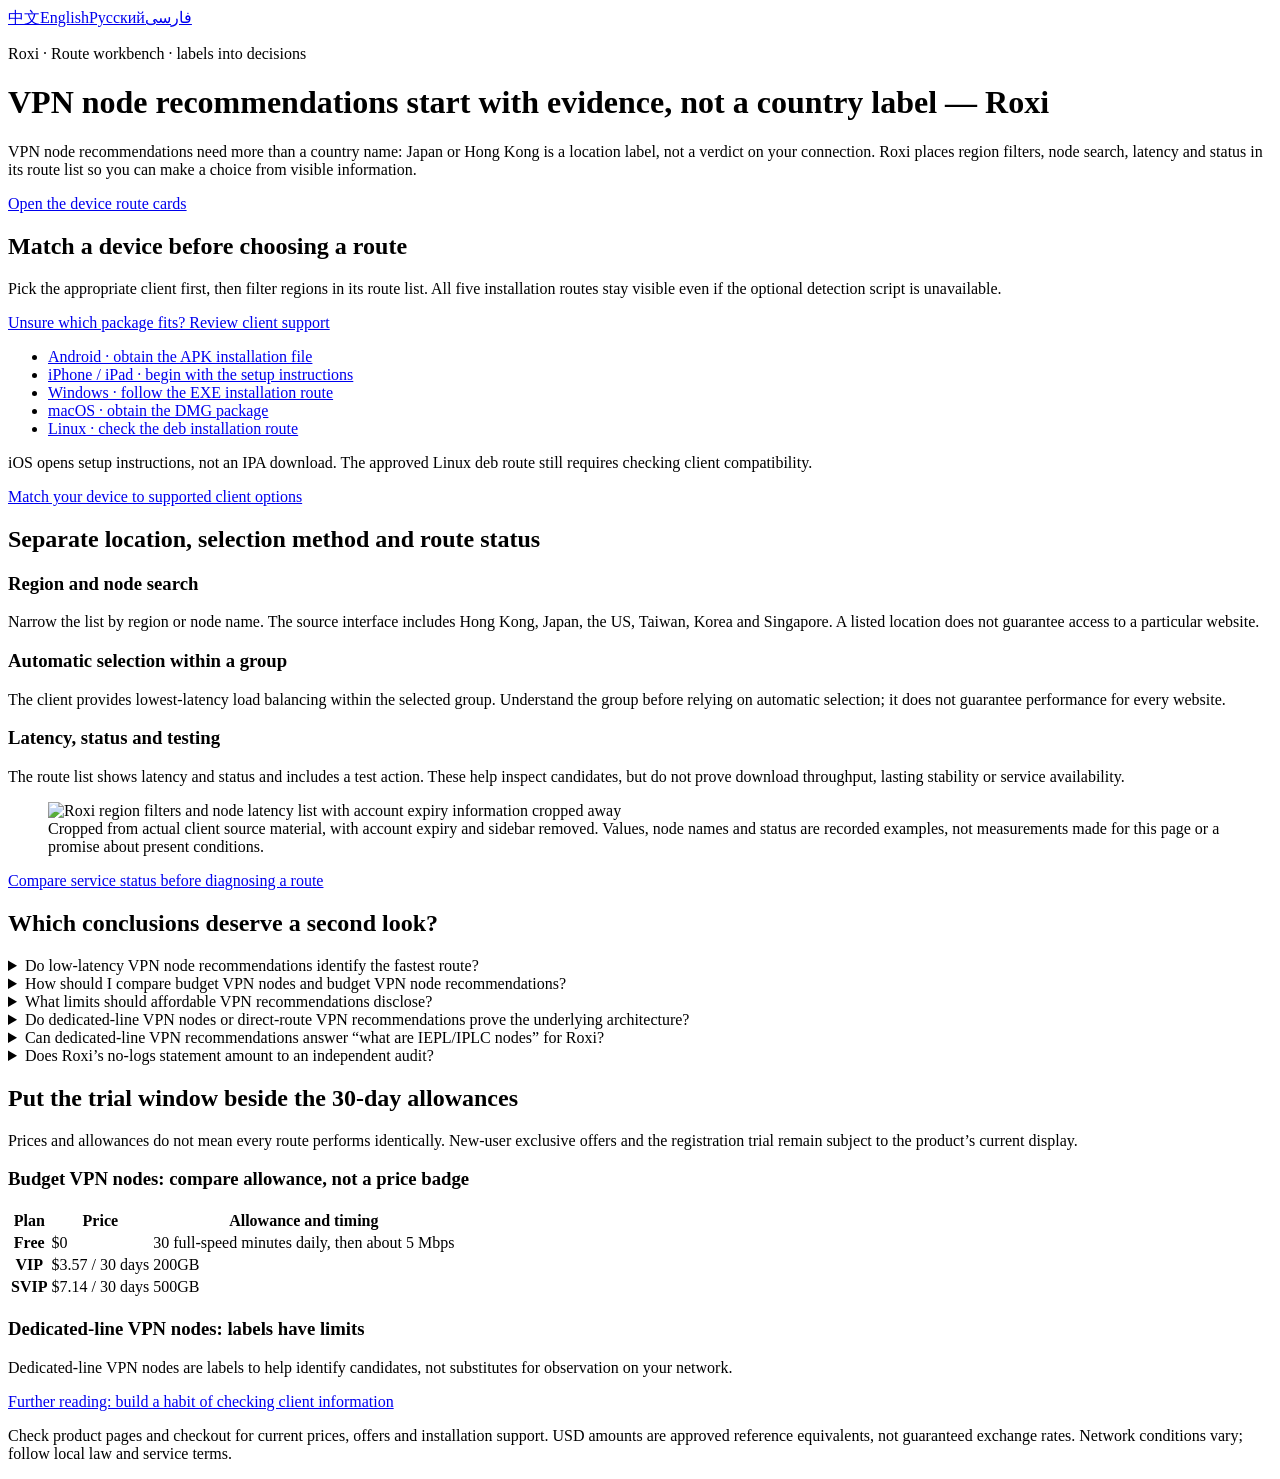
==== lolipop-region-guide/en/index.html @ 2aee352f "Add English guide page" ====
<!doctype html>
<!-- KEYWORD PLAN: {"VPN node recommendations": ["low-latency VPN node recommendations", "direct-route VPN recommendations"], "budget VPN nodes": ["budget VPN node recommendations", "affordable VPN recommendations"], "dedicated-line VPN nodes": ["dedicated-line VPN recommendations", "what are IEPL/IPLC nodes"]}; semantic clusters; no independent non-ZH search-volume data -->
<html lang="en"><head><meta charset="utf-8"><meta name="viewport" content="width=device-width,initial-scale=1"><title>VPN node recommendations start with evidence, not a country label — Roxi</title><meta name="description" content="Explore VPN node recommendations with Roxi region filters, automatic selection and route status. Compare plans and five install options, without speed claims."><meta name="robots" content="index,follow"><!-- FINAL_URL_METADATA --><link rel="stylesheet" href="../assets/site.css"><script type="application/ld+json">[{"@context": "https://schema.org", "@type": "SoftwareApplication", "name": "Roxi", "inLanguage": "en", "description": "Explore VPN node recommendations with Roxi region filters, automatic selection and route status. Compare plans and five install options, without speed claims.", "operatingSystem": "Android, iOS, Windows, macOS, Linux", "applicationCategory": "UtilitiesApplication", "offers": [{"@type": "Offer", "name": "Free", "price": "0", "priceCurrency": "CNY"}, {"@type": "Offer", "name": "VIP / 30 days / 200GB", "price": "25", "priceCurrency": "CNY"}, {"@type": "Offer", "name": "SVIP / 30 days / 500GB", "price": "50", "priceCurrency": "CNY"}]}, {"@context": "https://schema.org", "@type": "FAQPage", "inLanguage": "en", "mainEntity": [{"@type": "Question", "name": "Do low-latency VPN node recommendations identify the fastest route?", "acceptedAnswer": {"@type": "Answer", "text": "No. Latency is not the same as throughput or website response. Roxi has testing and status controls, but this page offers no measured ranking or fastest-route guarantee."}}, {"@type": "Question", "name": "How should I compare budget VPN nodes and budget VPN node recommendations?", "acceptedAnswer": {"@type": "Answer", "text": "Budget VPN nodes still need checking for allowance, compatible clients and your network conditions. Try the free experience to learn the interface rather than treating a low price as proof of reliability."}}, {"@type": "Question", "name": "What limits should affordable VPN recommendations disclose?", "acceptedAnswer": {"@type": "Answer", "text": "Roxi provides 30 full-speed minutes daily, then about 5 Mbps on Free. VIP is $3.57 for 200GB and SVIP $7.14 for 500GB per 30 days. New users have an exclusive offer and can register for a free trial."}}, {"@type": "Question", "name": "Do dedicated-line VPN nodes or direct-route VPN recommendations prove the underlying architecture?", "acceptedAnswer": {"@type": "Answer", "text": "Labels alone do not. Source material includes premium dedicated, high-speed direct and dedicated transit labels. Dedicated-line VPN nodes are not evidence of an exclusive physical line, exclusive bandwidth or a particular carrier path."}}, {"@type": "Question", "name": "Can dedicated-line VPN recommendations answer “what are IEPL/IPLC nodes” for Roxi?", "acceptedAnswer": {"@type": "Answer", "text": "Not from this material. This page confirms client route-selection features, not carrier contracts, physical circuits or IEPL/IPLC certification. It makes no site-unblocking promises."}}, {"@type": "Question", "name": "Does Roxi’s no-logs statement amount to an independent audit?", "acceptedAnswer": {"@type": "Answer", "text": "No. No logs is a brand statement; no independent audit evidence is supplied here. It does not prove that every part of the network infrastructure produces no data."}}]}]</script><script src="../assets/client.js" defer></script></head><body><div class="wrap"><nav aria-label="Language"><a href="../" lang="zh-CN">中文</a><a href="../en/" lang="en">English</a><a href="../ru/" lang="ru">Русский</a><a href="../fa/" lang="fa">فارسی</a></nav><main><header><p class="kicker">Roxi · Route workbench · labels into decisions</p><h1>VPN node recommendations start with evidence, not a country label — Roxi</h1><p class="lead">VPN node recommendations need more than a country name: Japan or Hong Kong is a location label, not a verdict on your connection. Roxi places region filters, node search, latency and status in its route list so you can make a choice from visible information.</p><a class="pill" href="#install">Open the device route cards</a></header><section class="download-board" id="install"><div><h2>Match a device before choosing a route</h2><p>Pick the appropriate client first, then filter regions in its route list. All five installation routes stay visible even if the optional detection script is unavailable.</p><a class="recommend" data-prefix="A starting point for this device: " href="https://roxi.cc/clients.html">Unsure which package fits? Review client support</a></div><div><ul class="device-grid"><li><a data-os="android" href="https://roxi.cc/dl/roxi-latest.apk">Android · obtain the APK installation file</a></li><li><a data-os="ios" href="https://roxi.cc/apple-id.html">iPhone / iPad · begin with the setup instructions</a></li><li><a data-os="windows" href="https://roxi.cc/dl/roxi-latest.exe">Windows · follow the EXE installation route</a></li><li><a data-os="macos" href="https://roxi.cc/dl/roxi-latest.dmg">macOS · obtain the DMG package</a></li><li><a data-os="linux" href="https://roxi.cc/dl/v2rayN-linux-64.deb">Linux · check the deb installation route</a></li></ul><p>iOS opens setup instructions, not an IPA download. The approved Linux deb route still requires checking client compatibility.</p><a href="https://roxi.cc/clients.html">Match your device to supported client options</a></div></section><section class="feature-section"><h2>Separate location, selection method and route status</h2><div class="features"><div><h3>Region and node search</h3><p>Narrow the list by region or node name. The source interface includes Hong Kong, Japan, the US, Taiwan, Korea and Singapore. A listed location does not guarantee access to a particular website.</p></div><div><h3>Automatic selection within a group</h3><p>The client provides lowest-latency load balancing within the selected group. Understand the group before relying on automatic selection; it does not guarantee performance for every website.</p></div><div><h3>Latency, status and testing</h3><p>The route list shows latency and status and includes a test action. These help inspect candidates, but do not prove download throughput, lasting stability or service availability.</p></div></div><figure><img src="../assets/region-selector-clean.png" width="900" height="261" alt="Roxi region filters and node latency list with account expiry information cropped away" loading="lazy"><figcaption>Cropped from actual client source material, with account expiry and sidebar removed. Values, node names and status are recorded examples, not measurements made for this page or a promise about present conditions.</figcaption></figure><a href="https://roxi.cc/status">Compare service status before diagnosing a route</a></section><section class="qa"><h2>Which conclusions deserve a second look?</h2><details><summary>Do low-latency VPN node recommendations identify the fastest route?</summary><p>No. Latency is not the same as throughput or website response. Roxi has testing and status controls, but this page offers no measured ranking or fastest-route guarantee.</p></details><details><summary>How should I compare budget VPN nodes and budget VPN node recommendations?</summary><p>Budget VPN nodes still need checking for allowance, compatible clients and your network conditions. Try the free experience to learn the interface rather than treating a low price as proof of reliability.</p></details><details><summary>What limits should affordable VPN recommendations disclose?</summary><p>Roxi provides 30 full-speed minutes daily, then about 5 Mbps on Free. VIP is $3.57 for 200GB and SVIP $7.14 for 500GB per 30 days. New users have an exclusive offer and can register for a free trial.</p></details><details><summary>Do dedicated-line VPN nodes or direct-route VPN recommendations prove the underlying architecture?</summary><p>Labels alone do not. Source material includes premium dedicated, high-speed direct and dedicated transit labels. Dedicated-line VPN nodes are not evidence of an exclusive physical line, exclusive bandwidth or a particular carrier path.</p></details><details><summary>Can dedicated-line VPN recommendations answer “what are IEPL/IPLC nodes” for Roxi?</summary><p>Not from this material. This page confirms client route-selection features, not carrier contracts, physical circuits or IEPL/IPLC certification. It makes no site-unblocking promises.</p></details><details><summary>Does Roxi’s no-logs statement amount to an independent audit?</summary><p>No. No logs is a brand statement; no independent audit evidence is supplied here. It does not prove that every part of the network infrastructure produces no data.</p></details></section><section class="plans"><h2>Put the trial window beside the 30-day allowances</h2><p>Prices and allowances do not mean every route performs identically. New-user exclusive offers and the registration trial remain subject to the product’s current display.</p><h3>Budget VPN nodes: compare allowance, not a price badge</h3><table><thead><tr><th scope="col">Plan</th><th scope="col">Price</th><th scope="col">Allowance and timing</th></tr></thead><tbody><tr><th scope="row">Free</th><td dir="auto">$0</td><td>30 full-speed minutes daily, then about 5 Mbps</td></tr><tr><th scope="row">VIP</th><td dir="auto">$3.57 / 30 days</td><td>200GB</td></tr><tr><th scope="row">SVIP</th><td dir="auto">$7.14 / 30 days</td><td>500GB</td></tr></tbody></table></section><aside class="boundary"><h3>Dedicated-line VPN nodes: labels have limits</h3><p>Dedicated-line VPN nodes are labels to help identify candidates, not substitutes for observation on your network.</p><a href="https://roxi.cc/blog.html">Further reading: build a habit of checking client information</a></aside><footer><p>Check product pages and checkout for current prices, offers and installation support. USD amounts are approved reference equivalents, not guaranteed exchange rates. Network conditions vary; follow local law and service terms.</p></footer></main></div></body></html>
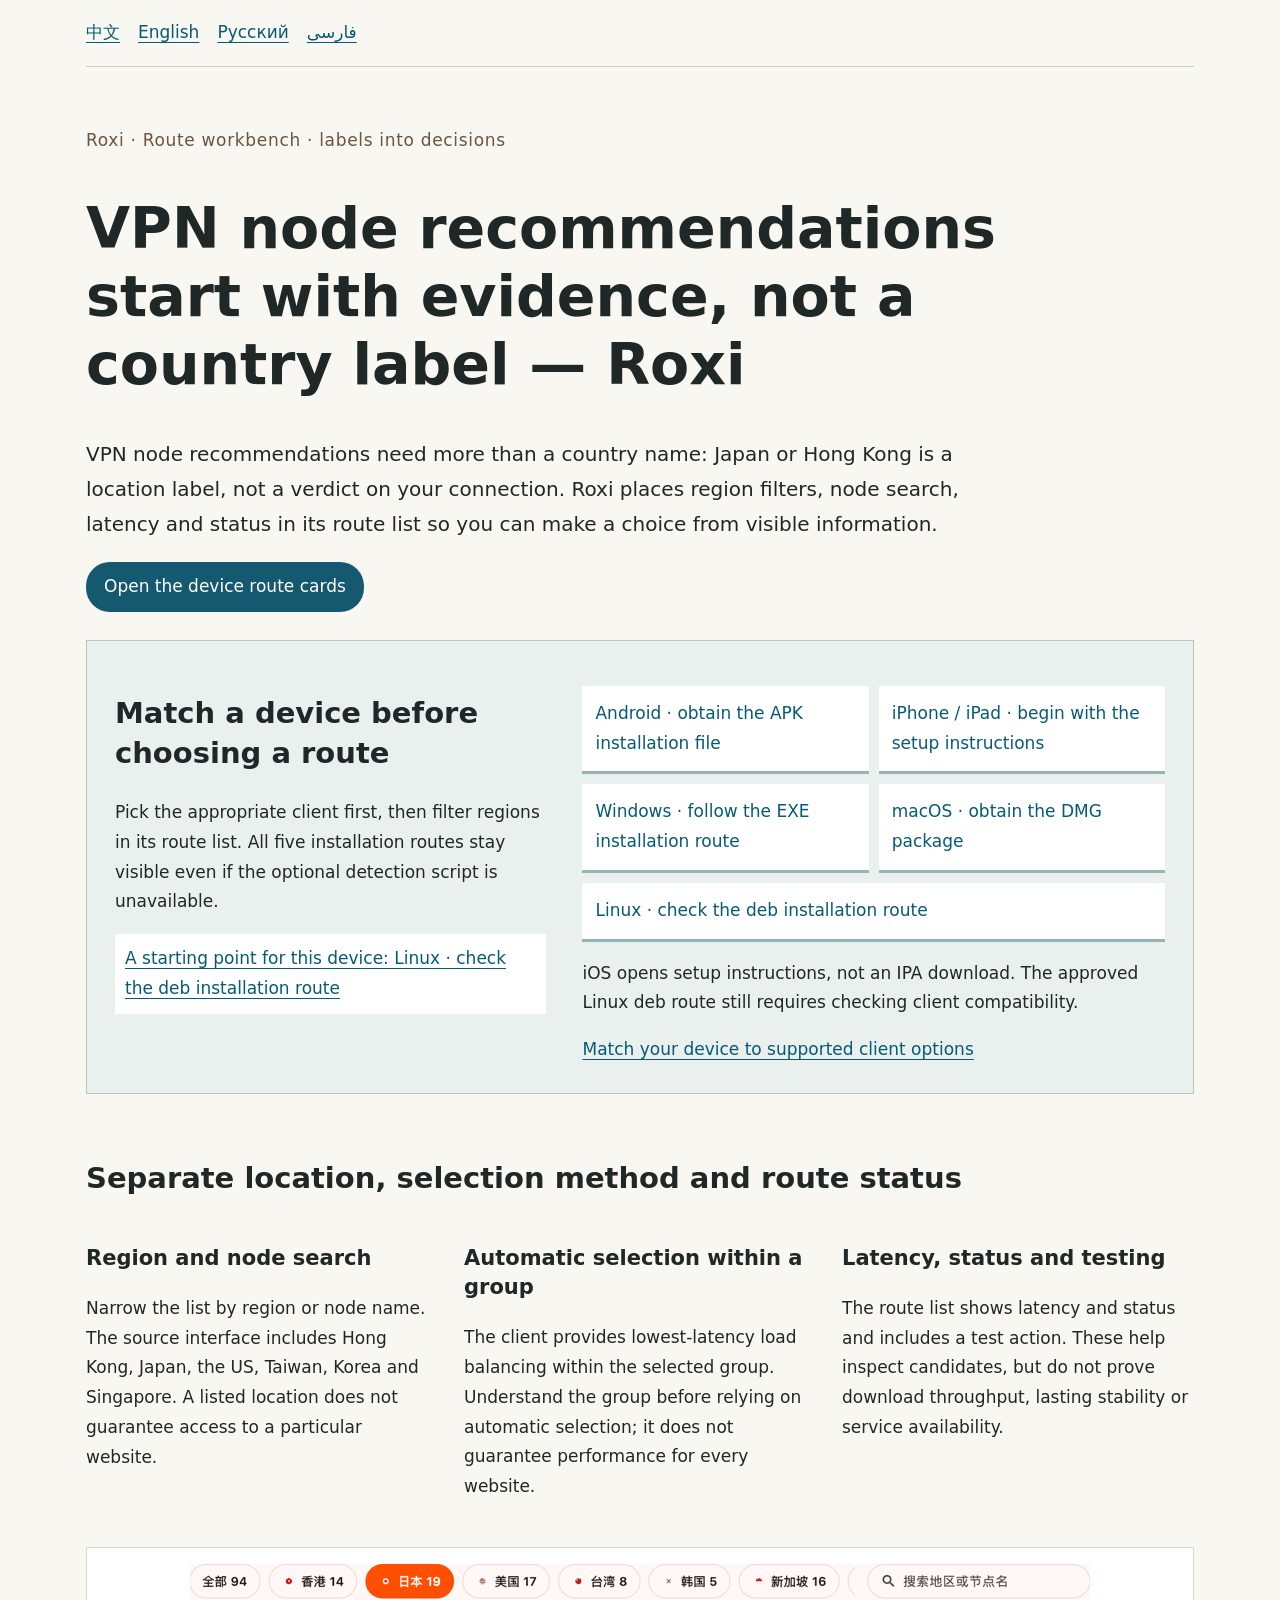
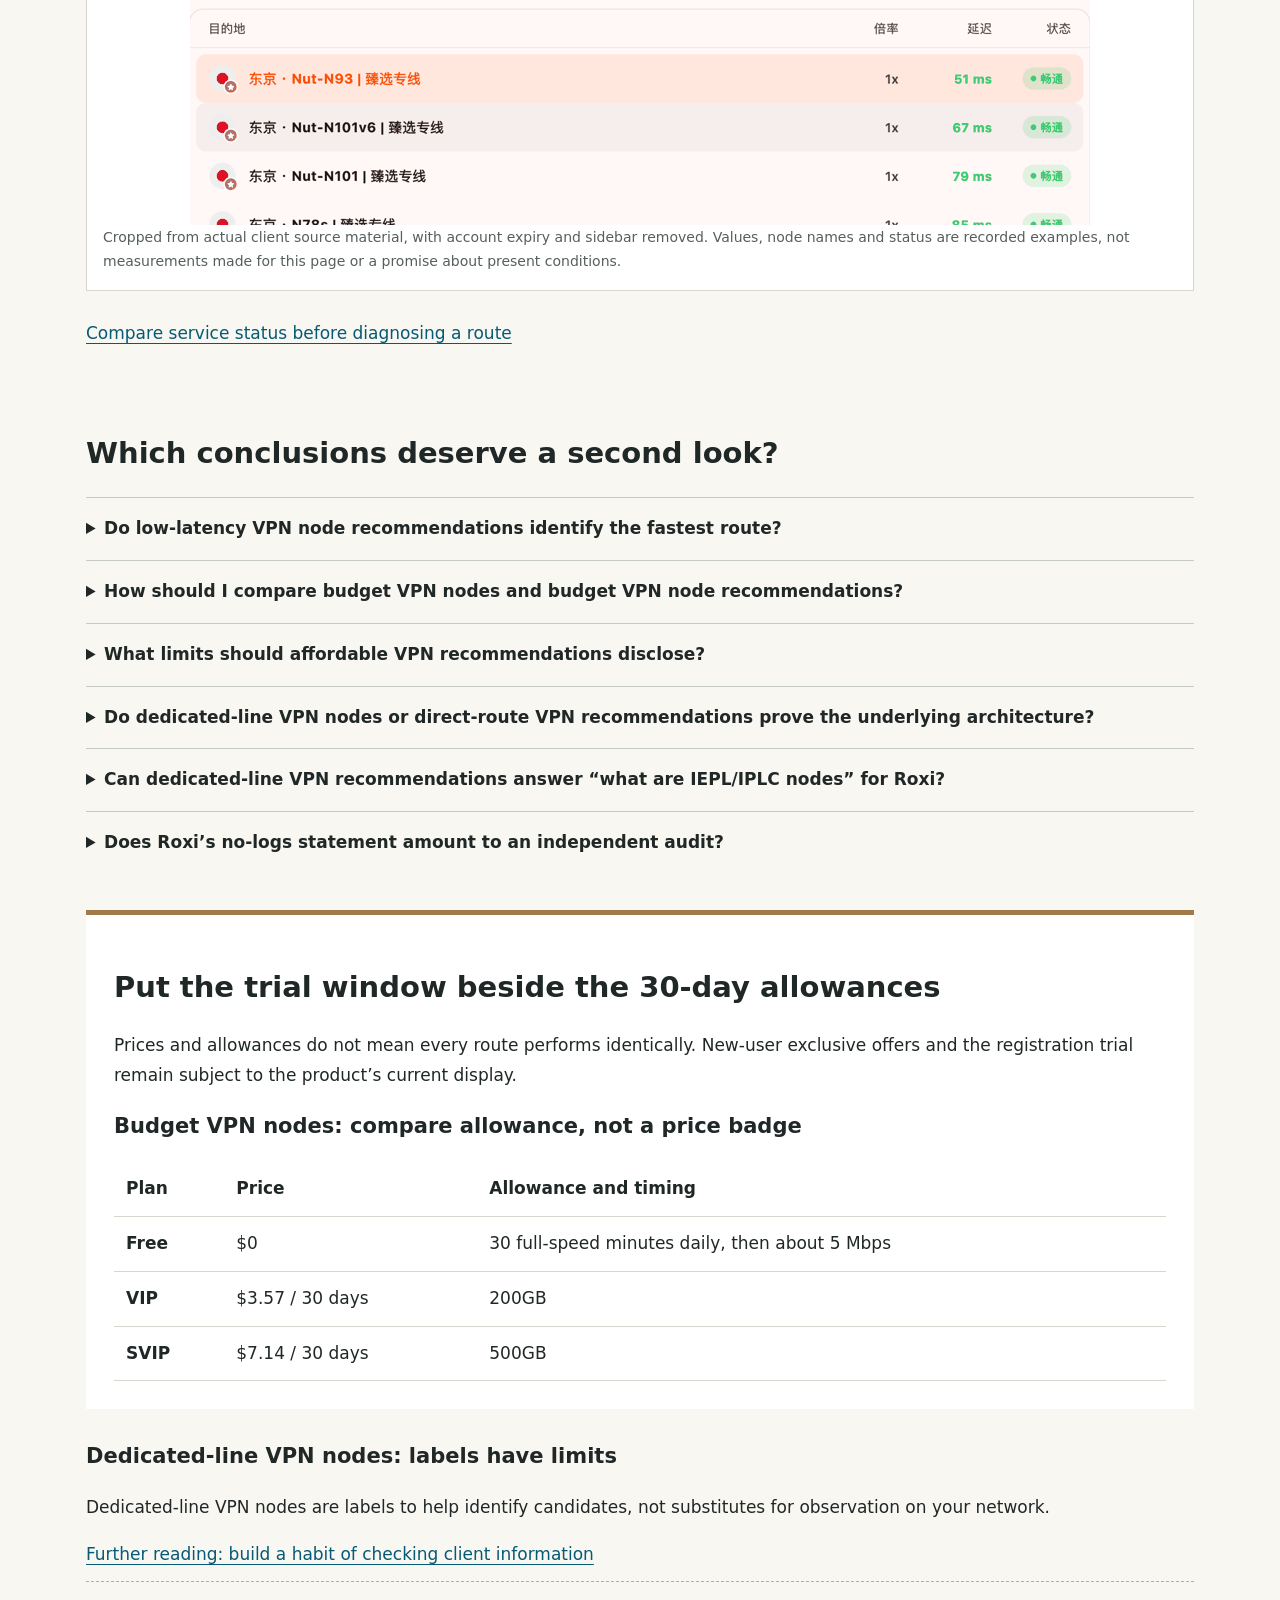
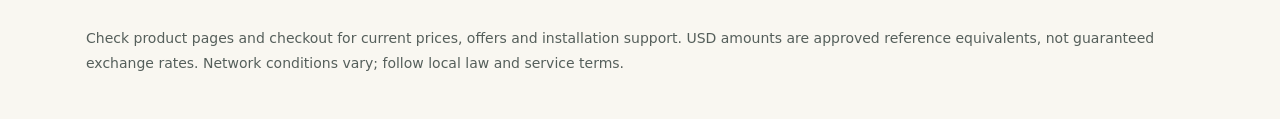
==== commit caf72538: "Update English SEO metadata" ====
--- a/lolipop-region-guide/en/index.html
+++ b/lolipop-region-guide/en/index.html
@@ -1,3 +1,3 @@
 <!doctype html>
 <!-- KEYWORD PLAN: {"VPN node recommendations": ["low-latency VPN node recommendations", "direct-route VPN recommendations"], "budget VPN nodes": ["budget VPN node recommendations", "affordable VPN recommendations"], "dedicated-line VPN nodes": ["dedicated-line VPN recommendations", "what are IEPL/IPLC nodes"]}; semantic clusters; no independent non-ZH search-volume data -->
-<html lang="en"><head><meta charset="utf-8"><meta name="viewport" content="width=device-width,initial-scale=1"><title>VPN node recommendations start with evidence, not a country label — Roxi</title><meta name="description" content="Explore VPN node recommendations with Roxi region filters, automatic selection and route status. Compare plans and five install options, without speed claims."><meta name="robots" content="index,follow"><!-- FINAL_URL_METADATA --><link rel="stylesheet" href="../assets/site.css"><script type="application/ld+json">[{"@context": "https://schema.org", "@type": "SoftwareApplication", "name": "Roxi", "inLanguage": "en", "description": "Explore VPN node recommendations with Roxi region filters, automatic selection and route status. Compare plans and five install options, without speed claims.", "operatingSystem": "Android, iOS, Windows, macOS, Linux", "applicationCategory": "UtilitiesApplication", "offers": [{"@type": "Offer", "name": "Free", "price": "0", "priceCurrency": "CNY"}, {"@type": "Offer", "name": "VIP / 30 days / 200GB", "price": "25", "priceCurrency": "CNY"}, {"@type": "Offer", "name": "SVIP / 30 days / 500GB", "price": "50", "priceCurrency": "CNY"}]}, {"@context": "https://schema.org", "@type": "FAQPage", "inLanguage": "en", "mainEntity": [{"@type": "Question", "name": "Do low-latency VPN node recommendations identify the fastest route?", "acceptedAnswer": {"@type": "Answer", "text": "No. Latency is not the same as throughput or website response. Roxi has testing and status controls, but this page offers no measured ranking or fastest-route guarantee."}}, {"@type": "Question", "name": "How should I compare budget VPN nodes and budget VPN node recommendations?", "acceptedAnswer": {"@type": "Answer", "text": "Budget VPN nodes still need checking for allowance, compatible clients and your network conditions. Try the free experience to learn the interface rather than treating a low price as proof of reliability."}}, {"@type": "Question", "name": "What limits should affordable VPN recommendations disclose?", "acceptedAnswer": {"@type": "Answer", "text": "Roxi provides 30 full-speed minutes daily, then about 5 Mbps on Free. VIP is $3.57 for 200GB and SVIP $7.14 for 500GB per 30 days. New users have an exclusive offer and can register for a free trial."}}, {"@type": "Question", "name": "Do dedicated-line VPN nodes or direct-route VPN recommendations prove the underlying architecture?", "acceptedAnswer": {"@type": "Answer", "text": "Labels alone do not. Source material includes premium dedicated, high-speed direct and dedicated transit labels. Dedicated-line VPN nodes are not evidence of an exclusive physical line, exclusive bandwidth or a particular carrier path."}}, {"@type": "Question", "name": "Can dedicated-line VPN recommendations answer “what are IEPL/IPLC nodes” for Roxi?", "acceptedAnswer": {"@type": "Answer", "text": "Not from this material. This page confirms client route-selection features, not carrier contracts, physical circuits or IEPL/IPLC certification. It makes no site-unblocking promises."}}, {"@type": "Question", "name": "Does Roxi’s no-logs statement amount to an independent audit?", "acceptedAnswer": {"@type": "Answer", "text": "No. No logs is a brand statement; no independent audit evidence is supplied here. It does not prove that every part of the network infrastructure produces no data."}}]}]</script><script src="../assets/client.js" defer></script></head><body><div class="wrap"><nav aria-label="Language"><a href="../" lang="zh-CN">中文</a><a href="../en/" lang="en">English</a><a href="../ru/" lang="ru">Русский</a><a href="../fa/" lang="fa">فارسی</a></nav><main><header><p class="kicker">Roxi · Route workbench · labels into decisions</p><h1>VPN node recommendations start with evidence, not a country label — Roxi</h1><p class="lead">VPN node recommendations need more than a country name: Japan or Hong Kong is a location label, not a verdict on your connection. Roxi places region filters, node search, latency and status in its route list so you can make a choice from visible information.</p><a class="pill" href="#install">Open the device route cards</a></header><section class="download-board" id="install"><div><h2>Match a device before choosing a route</h2><p>Pick the appropriate client first, then filter regions in its route list. All five installation routes stay visible even if the optional detection script is unavailable.</p><a class="recommend" data-prefix="A starting point for this device: " href="https://roxi.cc/clients.html">Unsure which package fits? Review client support</a></div><div><ul class="device-grid"><li><a data-os="android" href="https://roxi.cc/dl/roxi-latest.apk">Android · obtain the APK installation file</a></li><li><a data-os="ios" href="https://roxi.cc/apple-id.html">iPhone / iPad · begin with the setup instructions</a></li><li><a data-os="windows" href="https://roxi.cc/dl/roxi-latest.exe">Windows · follow the EXE installation route</a></li><li><a data-os="macos" href="https://roxi.cc/dl/roxi-latest.dmg">macOS · obtain the DMG package</a></li><li><a data-os="linux" href="https://roxi.cc/dl/v2rayN-linux-64.deb">Linux · check the deb installation route</a></li></ul><p>iOS opens setup instructions, not an IPA download. The approved Linux deb route still requires checking client compatibility.</p><a href="https://roxi.cc/clients.html">Match your device to supported client options</a></div></section><section class="feature-section"><h2>Separate location, selection method and route status</h2><div class="features"><div><h3>Region and node search</h3><p>Narrow the list by region or node name. The source interface includes Hong Kong, Japan, the US, Taiwan, Korea and Singapore. A listed location does not guarantee access to a particular website.</p></div><div><h3>Automatic selection within a group</h3><p>The client provides lowest-latency load balancing within the selected group. Understand the group before relying on automatic selection; it does not guarantee performance for every website.</p></div><div><h3>Latency, status and testing</h3><p>The route list shows latency and status and includes a test action. These help inspect candidates, but do not prove download throughput, lasting stability or service availability.</p></div></div><figure><img src="../assets/region-selector-clean.png" width="900" height="261" alt="Roxi region filters and node latency list with account expiry information cropped away" loading="lazy"><figcaption>Cropped from actual client source material, with account expiry and sidebar removed. Values, node names and status are recorded examples, not measurements made for this page or a promise about present conditions.</figcaption></figure><a href="https://roxi.cc/status">Compare service status before diagnosing a route</a></section><section class="qa"><h2>Which conclusions deserve a second look?</h2><details><summary>Do low-latency VPN node recommendations identify the fastest route?</summary><p>No. Latency is not the same as throughput or website response. Roxi has testing and status controls, but this page offers no measured ranking or fastest-route guarantee.</p></details><details><summary>How should I compare budget VPN nodes and budget VPN node recommendations?</summary><p>Budget VPN nodes still need checking for allowance, compatible clients and your network conditions. Try the free experience to learn the interface rather than treating a low price as proof of reliability.</p></details><details><summary>What limits should affordable VPN recommendations disclose?</summary><p>Roxi provides 30 full-speed minutes daily, then about 5 Mbps on Free. VIP is $3.57 for 200GB and SVIP $7.14 for 500GB per 30 days. New users have an exclusive offer and can register for a free trial.</p></details><details><summary>Do dedicated-line VPN nodes or direct-route VPN recommendations prove the underlying architecture?</summary><p>Labels alone do not. Source material includes premium dedicated, high-speed direct and dedicated transit labels. Dedicated-line VPN nodes are not evidence of an exclusive physical line, exclusive bandwidth or a particular carrier path.</p></details><details><summary>Can dedicated-line VPN recommendations answer “what are IEPL/IPLC nodes” for Roxi?</summary><p>Not from this material. This page confirms client route-selection features, not carrier contracts, physical circuits or IEPL/IPLC certification. It makes no site-unblocking promises.</p></details><details><summary>Does Roxi’s no-logs statement amount to an independent audit?</summary><p>No. No logs is a brand statement; no independent audit evidence is supplied here. It does not prove that every part of the network infrastructure produces no data.</p></details></section><section class="plans"><h2>Put the trial window beside the 30-day allowances</h2><p>Prices and allowances do not mean every route performs identically. New-user exclusive offers and the registration trial remain subject to the product’s current display.</p><h3>Budget VPN nodes: compare allowance, not a price badge</h3><table><thead><tr><th scope="col">Plan</th><th scope="col">Price</th><th scope="col">Allowance and timing</th></tr></thead><tbody><tr><th scope="row">Free</th><td dir="auto">$0</td><td>30 full-speed minutes daily, then about 5 Mbps</td></tr><tr><th scope="row">VIP</th><td dir="auto">$3.57 / 30 days</td><td>200GB</td></tr><tr><th scope="row">SVIP</th><td dir="auto">$7.14 / 30 days</td><td>500GB</td></tr></tbody></table></section><aside class="boundary"><h3>Dedicated-line VPN nodes: labels have limits</h3><p>Dedicated-line VPN nodes are labels to help identify candidates, not substitutes for observation on your network.</p><a href="https://roxi.cc/blog.html">Further reading: build a habit of checking client information</a></aside><footer><p>Check product pages and checkout for current prices, offers and installation support. USD amounts are approved reference equivalents, not guaranteed exchange rates. Network conditions vary; follow local law and service terms.</p></footer></main></div></body></html>
+<html lang="en"><head><meta charset="utf-8"><meta name="viewport" content="width=device-width,initial-scale=1"><title>VPN node recommendations start with evidence, not a country label — Roxi</title><meta name="description" content="Explore VPN node recommendations with Roxi region filters, automatic selection and route status. Compare plans and five install options, without speed claims."><meta name="robots" content="index,follow"><link rel="canonical" href="https://region-guide.lolipop-now.app/en/"><link rel="alternate" hreflang="zh-CN" href="https://region-guide.lolipop-now.app/"><link rel="alternate" hreflang="en" href="https://region-guide.lolipop-now.app/en/"><link rel="alternate" hreflang="ru" href="https://region-guide.lolipop-now.app/ru/"><link rel="alternate" hreflang="fa" href="https://region-guide.lolipop-now.app/fa/"><link rel="alternate" hreflang="x-default" href="https://region-guide.lolipop-now.app/"><link rel="stylesheet" href="../assets/site.css"><script type="application/ld+json">[{"@context": "https://schema.org", "@type": "SoftwareApplication", "name": "Roxi", "inLanguage": "en", "description": "Explore VPN node recommendations with Roxi region filters, automatic selection and route status. Compare plans and five install options, without speed claims.", "operatingSystem": "Android, iOS, Windows, macOS, Linux", "applicationCategory": "UtilitiesApplication", "offers": [{"@type": "Offer", "name": "Free", "price": "0", "priceCurrency": "CNY"}, {"@type": "Offer", "name": "VIP / 30 days / 200GB", "price": "25", "priceCurrency": "CNY"}, {"@type": "Offer", "name": "SVIP / 30 days / 500GB", "price": "50", "priceCurrency": "CNY"}], "url": "https://region-guide.lolipop-now.app/en/"}, {"@context": "https://schema.org", "@type": "FAQPage", "inLanguage": "en", "mainEntity": [{"@type": "Question", "name": "Do low-latency VPN node recommendations identify the fastest route?", "acceptedAnswer": {"@type": "Answer", "text": "No. Latency is not the same as throughput or website response. Roxi has testing and status controls, but this page offers no measured ranking or fastest-route guarantee."}}, {"@type": "Question", "name": "How should I compare budget VPN nodes and budget VPN node recommendations?", "acceptedAnswer": {"@type": "Answer", "text": "Budget VPN nodes still need checking for allowance, compatible clients and your network conditions. Try the free experience to learn the interface rather than treating a low price as proof of reliability."}}, {"@type": "Question", "name": "What limits should affordable VPN recommendations disclose?", "acceptedAnswer": {"@type": "Answer", "text": "Roxi provides 30 full-speed minutes daily, then about 5 Mbps on Free. VIP is $3.57 for 200GB and SVIP $7.14 for 500GB per 30 days. New users have an exclusive offer and can register for a free trial."}}, {"@type": "Question", "name": "Do dedicated-line VPN nodes or direct-route VPN recommendations prove the underlying architecture?", "acceptedAnswer": {"@type": "Answer", "text": "Labels alone do not. Source material includes premium dedicated, high-speed direct and dedicated transit labels. Dedicated-line VPN nodes are not evidence of an exclusive physical line, exclusive bandwidth or a particular carrier path."}}, {"@type": "Question", "name": "Can dedicated-line VPN recommendations answer “what are IEPL/IPLC nodes” for Roxi?", "acceptedAnswer": {"@type": "Answer", "text": "Not from this material. This page confirms client route-selection features, not carrier contracts, physical circuits or IEPL/IPLC certification. It makes no site-unblocking promises."}}, {"@type": "Question", "name": "Does Roxi’s no-logs statement amount to an independent audit?", "acceptedAnswer": {"@type": "Answer", "text": "No. No logs is a brand statement; no independent audit evidence is supplied here. It does not prove that every part of the network infrastructure produces no data."}}], "url": "https://region-guide.lolipop-now.app/en/"}]</script><script src="../assets/client.js" defer></script></head><body><div class="wrap"><nav aria-label="Language"><a href="../" lang="zh-CN">中文</a><a href="../en/" lang="en">English</a><a href="../ru/" lang="ru">Русский</a><a href="../fa/" lang="fa">فارسی</a></nav><main><header><p class="kicker">Roxi · Route workbench · labels into decisions</p><h1>VPN node recommendations start with evidence, not a country label — Roxi</h1><p class="lead">VPN node recommendations need more than a country name: Japan or Hong Kong is a location label, not a verdict on your connection. Roxi places region filters, node search, latency and status in its route list so you can make a choice from visible information.</p><a class="pill" href="#install">Open the device route cards</a></header><section class="download-board" id="install"><div><h2>Match a device before choosing a route</h2><p>Pick the appropriate client first, then filter regions in its route list. All five installation routes stay visible even if the optional detection script is unavailable.</p><a class="recommend" data-prefix="A starting point for this device: " href="https://roxi.cc/clients.html">Unsure which package fits? Review client support</a></div><div><ul class="device-grid"><li><a data-os="android" href="https://roxi.cc/dl/roxi-latest.apk">Android · obtain the APK installation file</a></li><li><a data-os="ios" href="https://roxi.cc/apple-id.html">iPhone / iPad · begin with the setup instructions</a></li><li><a data-os="windows" href="https://roxi.cc/dl/roxi-latest.exe">Windows · follow the EXE installation route</a></li><li><a data-os="macos" href="https://roxi.cc/dl/roxi-latest.dmg">macOS · obtain the DMG package</a></li><li><a data-os="linux" href="https://roxi.cc/dl/v2rayN-linux-64.deb">Linux · check the deb installation route</a></li></ul><p>iOS opens setup instructions, not an IPA download. The approved Linux deb route still requires checking client compatibility.</p><a href="https://roxi.cc/clients.html">Match your device to supported client options</a></div></section><section class="feature-section"><h2>Separate location, selection method and route status</h2><div class="features"><div><h3>Region and node search</h3><p>Narrow the list by region or node name. The source interface includes Hong Kong, Japan, the US, Taiwan, Korea and Singapore. A listed location does not guarantee access to a particular website.</p></div><div><h3>Automatic selection within a group</h3><p>The client provides lowest-latency load balancing within the selected group. Understand the group before relying on automatic selection; it does not guarantee performance for every website.</p></div><div><h3>Latency, status and testing</h3><p>The route list shows latency and status and includes a test action. These help inspect candidates, but do not prove download throughput, lasting stability or service availability.</p></div></div><figure><img src="../assets/region-selector-clean.png" width="900" height="261" alt="Roxi region filters and node latency list with account expiry information cropped away" loading="lazy"><figcaption>Cropped from actual client source material, with account expiry and sidebar removed. Values, node names and status are recorded examples, not measurements made for this page or a promise about present conditions.</figcaption></figure><a href="https://roxi.cc/status">Compare service status before diagnosing a route</a></section><section class="qa"><h2>Which conclusions deserve a second look?</h2><details><summary>Do low-latency VPN node recommendations identify the fastest route?</summary><p>No. Latency is not the same as throughput or website response. Roxi has testing and status controls, but this page offers no measured ranking or fastest-route guarantee.</p></details><details><summary>How should I compare budget VPN nodes and budget VPN node recommendations?</summary><p>Budget VPN nodes still need checking for allowance, compatible clients and your network conditions. Try the free experience to learn the interface rather than treating a low price as proof of reliability.</p></details><details><summary>What limits should affordable VPN recommendations disclose?</summary><p>Roxi provides 30 full-speed minutes daily, then about 5 Mbps on Free. VIP is $3.57 for 200GB and SVIP $7.14 for 500GB per 30 days. New users have an exclusive offer and can register for a free trial.</p></details><details><summary>Do dedicated-line VPN nodes or direct-route VPN recommendations prove the underlying architecture?</summary><p>Labels alone do not. Source material includes premium dedicated, high-speed direct and dedicated transit labels. Dedicated-line VPN nodes are not evidence of an exclusive physical line, exclusive bandwidth or a particular carrier path.</p></details><details><summary>Can dedicated-line VPN recommendations answer “what are IEPL/IPLC nodes” for Roxi?</summary><p>Not from this material. This page confirms client route-selection features, not carrier contracts, physical circuits or IEPL/IPLC certification. It makes no site-unblocking promises.</p></details><details><summary>Does Roxi’s no-logs statement amount to an independent audit?</summary><p>No. No logs is a brand statement; no independent audit evidence is supplied here. It does not prove that every part of the network infrastructure produces no data.</p></details></section><section class="plans"><h2>Put the trial window beside the 30-day allowances</h2><p>Prices and allowances do not mean every route performs identically. New-user exclusive offers and the registration trial remain subject to the product’s current display.</p><h3>Budget VPN nodes: compare allowance, not a price badge</h3><table><thead><tr><th scope="col">Plan</th><th scope="col">Price</th><th scope="col">Allowance and timing</th></tr></thead><tbody><tr><th scope="row">Free</th><td dir="auto">$0</td><td>30 full-speed minutes daily, then about 5 Mbps</td></tr><tr><th scope="row">VIP</th><td dir="auto">$3.57 / 30 days</td><td>200GB</td></tr><tr><th scope="row">SVIP</th><td dir="auto">$7.14 / 30 days</td><td>500GB</td></tr></tbody></table></section><aside class="boundary"><h3>Dedicated-line VPN nodes: labels have limits</h3><p>Dedicated-line VPN nodes are labels to help identify candidates, not substitutes for observation on your network.</p><a href="https://roxi.cc/blog.html">Further reading: build a habit of checking client information</a></aside><footer><p>Check product pages and checkout for current prices, offers and installation support. USD amounts are approved reference equivalents, not guaranteed exchange rates. Network conditions vary; follow local law and service terms.</p></footer></main></div></body></html>
--- a/lolipop-region-guide/assets/site.css
+++ b/lolipop-region-guide/assets/site.css
@@ -0,0 +1 @@
+*{box-sizing:border-box}body{margin:0;background:#f9f7f1;color:#202727;font:17px/1.75 system-ui,sans-serif}a{color:#075a76;text-underline-offset:4px}nav{display:flex;flex-wrap:wrap;gap:18px;padding:18px 0;border-bottom:1px solid #c9ceca}.wrap{max-width:1160px;margin:auto;padding:0 26px}header{padding:42px 0 28px}.kicker{color:#6b5440;letter-spacing:.04em}h1{font-size:clamp(30px,4.5vw,57px);line-height:1.2;max-width:980px}h2{font-size:29px;line-height:1.4}h3{line-height:1.4;font-size:21px}.lead{max-width:900px;font-size:20px}.pill{display:inline-block;background:#145970;color:white;padding:10px 18px;border-radius:24px;text-decoration:none}.download-board{display:grid;grid-template-columns:1fr 1.35fr;gap:36px;background:#e9f0ed;padding:28px;border:1px solid #b5c8bf}.device-grid{display:grid;gap:10px;grid-template-columns:1fr 1fr;list-style:none;padding:0}.device-grid li:last-child{grid-column:1/-1}.device-grid a{display:block;background:white;border-bottom:3px solid #96b5b7;padding:13px;text-decoration:none}.recommend{display:block;margin-block:16px;padding:10px;background:#fff}.features{display:grid;grid-template-columns:repeat(3,1fr);gap:26px}.feature-section{padding:40px 0}figure{margin:28px 0;background:#fff;border:1px solid #d9d7cc;padding:16px}img{display:block;max-width:100%;height:auto;margin:auto}figcaption,footer{font-size:14px;color:#555f5b}details{padding:16px 0;border-top:1px solid #c5cbc5}summary{cursor:pointer;font-weight:650}.qa{padding:20px 0 36px}.plans{background:#fff;padding:28px;border-top:5px solid #a17a4c}table{width:100%;border-collapse:collapse}th,td{border-bottom:1px solid #d4d8cf;text-align:start;padding:12px}.boundary{padding:12px 0;border-bottom:1px dashed #a4b3b0}footer{padding:30px 0}[dir=rtl]{text-align:right}section[id]{scroll-margin-top:20px}@media(max-width:720px){.download-board,.features,.device-grid{grid-template-columns:1fr}.device-grid li:last-child{grid-column:auto}.wrap{padding:0 18px}.download-board,.plans{padding:20px}th,td{padding:7px;font-size:14px}}
